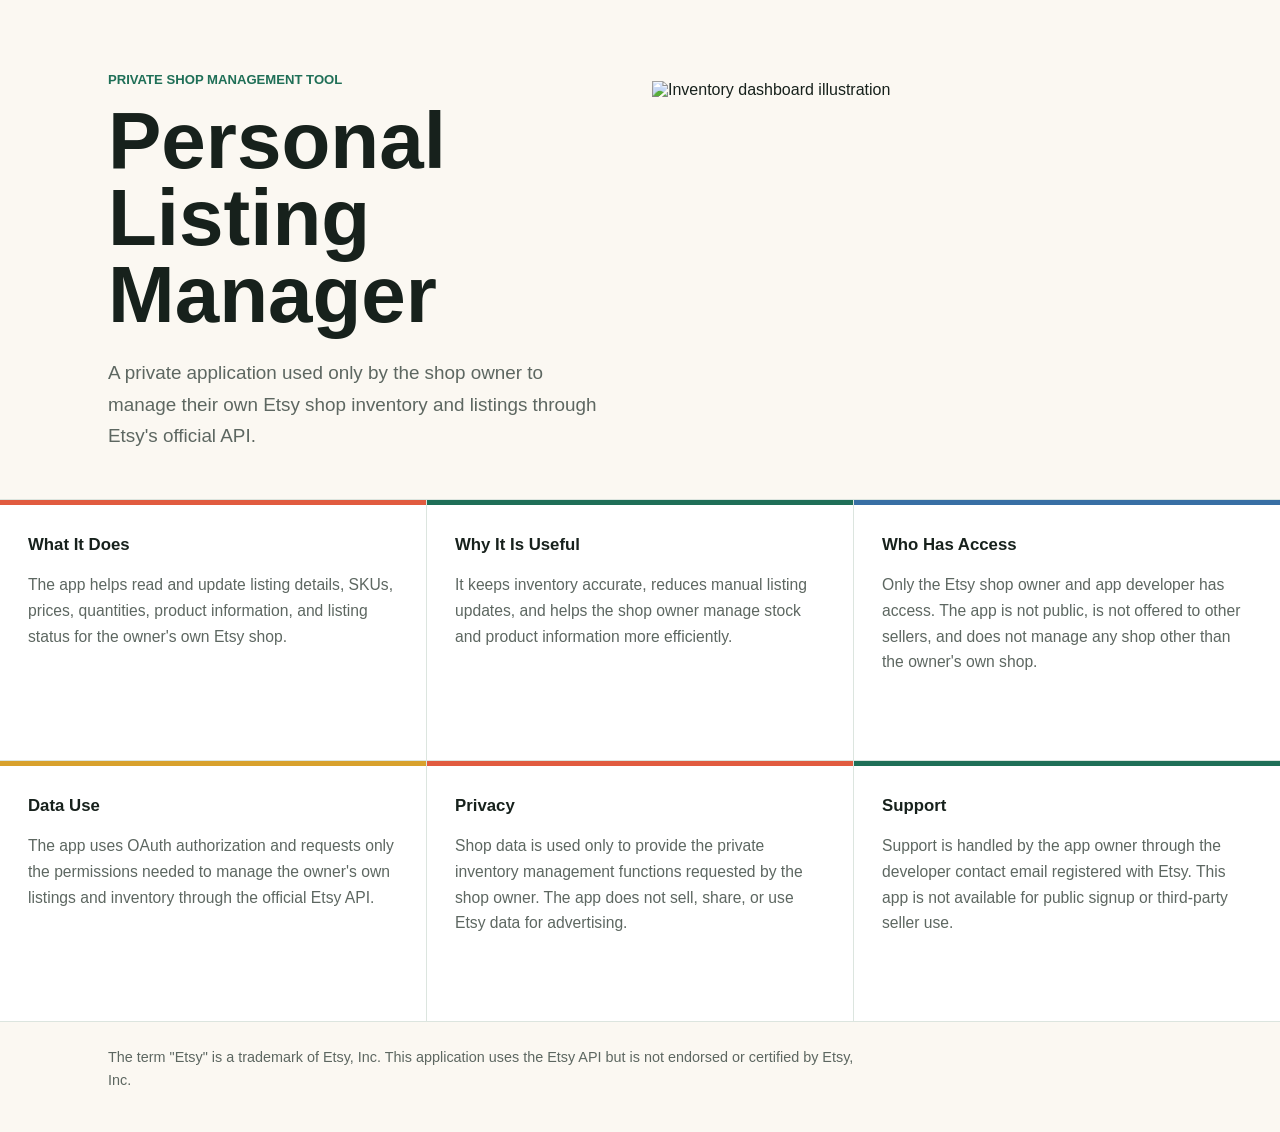
==== index.html @ 43e8eb60 "Add files via upload" ====
<!doctype html>
<html lang="en">
  <head>
    <meta charset="utf-8">
    <meta name="viewport" content="width=device-width, initial-scale=1">
    <title>Personal Listing Manager</title>
    <meta
      name="description"
      content="A private tool used by one Etsy shop owner to manage their own inventory and listings through Etsy's official API."
    >
    <link rel="stylesheet" href="./styles.css">
  </head>
  <body>
    <main class="page">
      <section class="hero" aria-labelledby="app-title">
        <div class="hero__content">
          <p class="eyebrow">Private shop management tool</p>
          <h1 id="app-title">Personal Listing Manager</h1>
          <p class="lead">
            A private application used only by the shop owner to manage their own Etsy shop
            inventory and listings through Etsy's official API.
          </p>
        </div>
        <img
          class="hero__image"
          src="./assets/inventory-dashboard.svg"
          alt="Inventory dashboard illustration"
          width="520"
          height="360"
        >
      </section>

      <section class="details" aria-label="Application details">
        <article class="detail">
          <h2>What It Does</h2>
          <p>
            The app helps read and update listing details, SKUs, prices, quantities, product
            information, and listing status for the owner's own Etsy shop.
          </p>
        </article>

        <article class="detail">
          <h2>Why It Is Useful</h2>
          <p>
            It keeps inventory accurate, reduces manual listing updates, and helps the shop owner
            manage stock and product information more efficiently.
          </p>
        </article>

        <article class="detail">
          <h2>Who Has Access</h2>
          <p>
            Only the Etsy shop owner and app developer has access. The app is not public, is not
            offered to other sellers, and does not manage any shop other than the owner's own shop.
          </p>
        </article>

        <article class="detail">
          <h2>Data Use</h2>
          <p>
            The app uses OAuth authorization and requests only the permissions needed to manage the
            owner's own listings and inventory through the official Etsy API.
          </p>
        </article>

        <article class="detail">
          <h2>Privacy</h2>
          <p>
            Shop data is used only to provide the private inventory management functions requested by
            the shop owner. The app does not sell, share, or use Etsy data for advertising.
          </p>
        </article>

        <article class="detail">
          <h2>Support</h2>
          <p>
            Support is handled by the app owner through the developer contact email registered with
            Etsy. This app is not available for public signup or third-party seller use.
          </p>
        </article>
      </section>

      <footer class="footer">
        <p>
          The term "Etsy" is a trademark of Etsy, Inc. This application uses the Etsy API but is not endorsed or certified by Etsy, Inc.
        </p>
      </footer>
    </main>
  </body>
</html>
---- styles.css ----
:root {
  color-scheme: light;
  --ink: #17211c;
  --muted: #5d6761;
  --line: #dce5df;
  --paper: #fbf8f2;
  --panel: #ffffff;
  --green: #1f6f57;
  --coral: #e15b3f;
  --gold: #d8a12d;
  --blue: #386fa4;
}

* {
  box-sizing: border-box;
}

body {
  margin: 0;
  font-family: Arial, Helvetica, sans-serif;
  color: var(--ink);
  background: var(--paper);
}

.page {
  min-height: 100vh;
}

.hero {
  display: grid;
  grid-template-columns: minmax(0, 1fr) minmax(280px, 520px);
  align-items: center;
  gap: 48px;
  max-width: 1120px;
  margin: 0 auto;
  padding: 72px 28px 48px;
}

.hero__content {
  max-width: 620px;
}

.eyebrow {
  margin: 0 0 16px;
  color: var(--green);
  font-size: 0.82rem;
  font-weight: 700;
  letter-spacing: 0;
  text-transform: uppercase;
}

h1 {
  margin: 0;
  max-width: 760px;
  font-size: clamp(2.35rem, 7vw, 5rem);
  line-height: 0.96;
  letter-spacing: 0;
}

.lead {
  margin: 24px 0 0;
  max-width: 620px;
  color: var(--muted);
  font-size: 1.18rem;
  line-height: 1.65;
}

.hero__image {
  width: 100%;
  height: auto;
  display: block;
}

.details {
  display: grid;
  grid-template-columns: repeat(3, minmax(0, 1fr));
  gap: 1px;
  background: var(--line);
  border-top: 1px solid var(--line);
  border-bottom: 1px solid var(--line);
}

.detail {
  min-height: 260px;
  padding: 30px 28px;
  background: var(--panel);
}

.detail h2 {
  margin: 0 0 16px;
  font-size: 1.05rem;
  line-height: 1.25;
  letter-spacing: 0;
}

.detail p {
  margin: 0;
  color: var(--muted);
  font-size: 0.98rem;
  line-height: 1.65;
}

.detail:nth-child(1) {
  border-top: 5px solid var(--coral);
}

.detail:nth-child(2) {
  border-top: 5px solid var(--green);
}

.detail:nth-child(3) {
  border-top: 5px solid var(--blue);
}

.detail:nth-child(4) {
  border-top: 5px solid var(--gold);
}

.detail:nth-child(5) {
  border-top: 5px solid var(--coral);
}

.detail:nth-child(6) {
  border-top: 5px solid var(--green);
}

.footer {
  max-width: 1120px;
  margin: 0 auto;
  padding: 24px 28px 40px;
}

.footer p {
  margin: 0;
  max-width: 760px;
  color: var(--muted);
  font-size: 0.9rem;
  line-height: 1.6;
}

@media (max-width: 900px) {
  .hero {
    grid-template-columns: 1fr;
    padding-top: 48px;
  }

  .hero__image {
    max-width: 520px;
  }

  .details {
    grid-template-columns: repeat(2, minmax(0, 1fr));
  }
}

@media (max-width: 560px) {
  .hero {
    gap: 32px;
    padding: 38px 20px 36px;
  }

  .lead {
    font-size: 1.04rem;
  }

  .details {
    grid-template-columns: 1fr;
  }

  .detail {
    min-height: auto;
    padding: 24px 20px;
  }

  .footer {
    padding: 22px 20px 32px;
  }
}
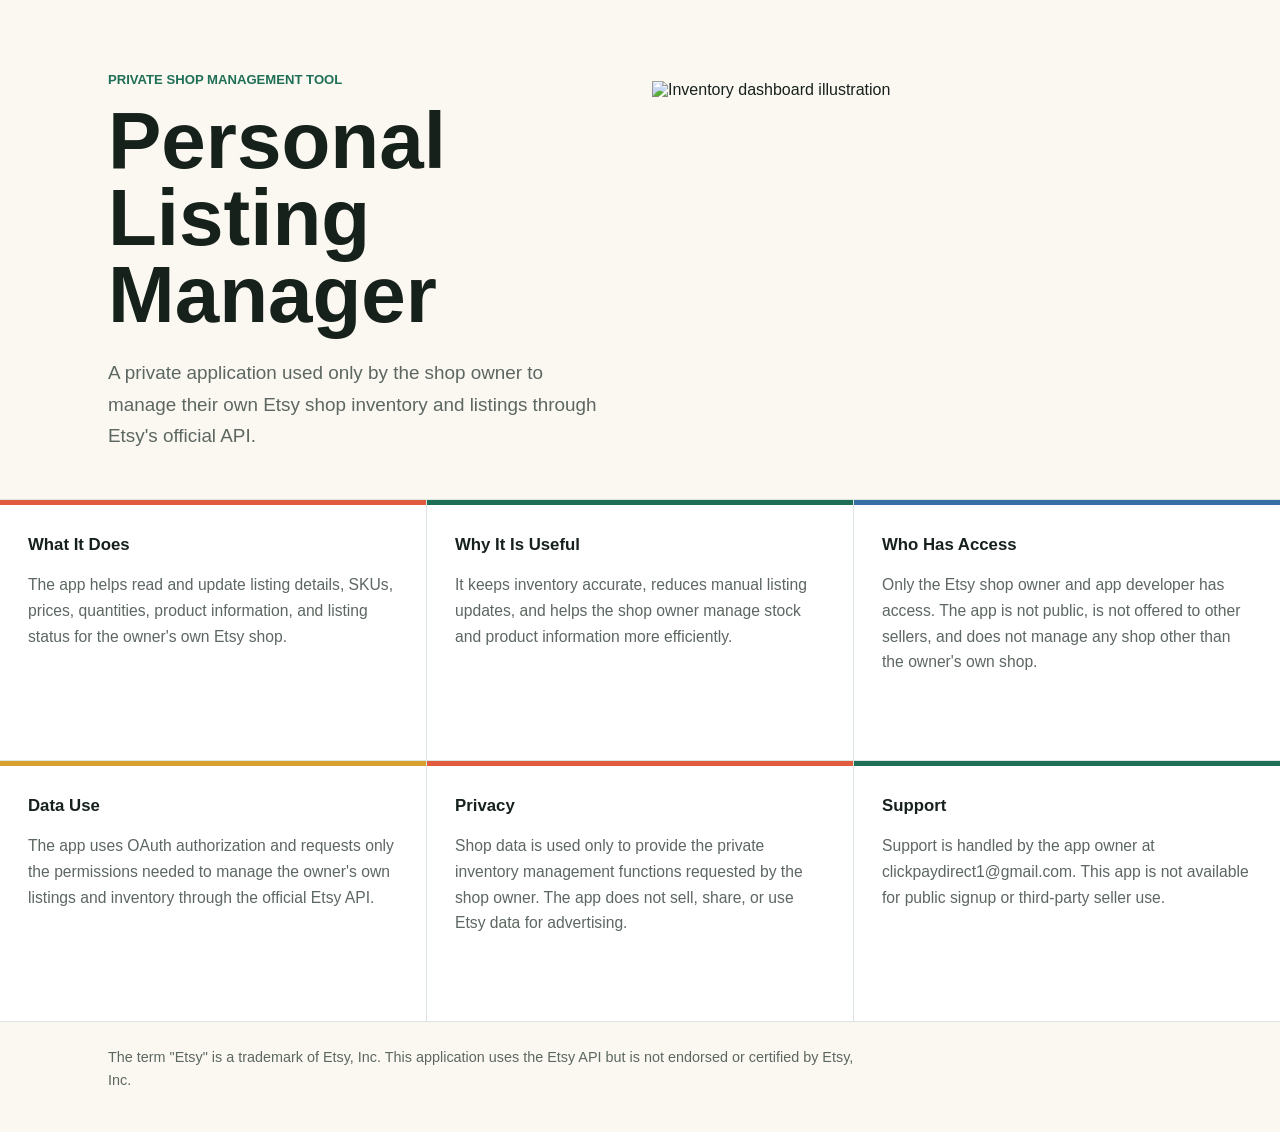
==== commit 54bb58c3: "Update index.html" ====
--- a/index.html
+++ b/index.html
@@ -74,8 +74,7 @@
         <article class="detail">
           <h2>Support</h2>
           <p>
-            Support is handled by the app owner through the developer contact email registered with
-            Etsy. This app is not available for public signup or third-party seller use.
+            Support is handled by the app owner at clickpaydirect1@gmail.com. This app is not available for public signup or third-party seller use.
           </p>
         </article>
       </section>
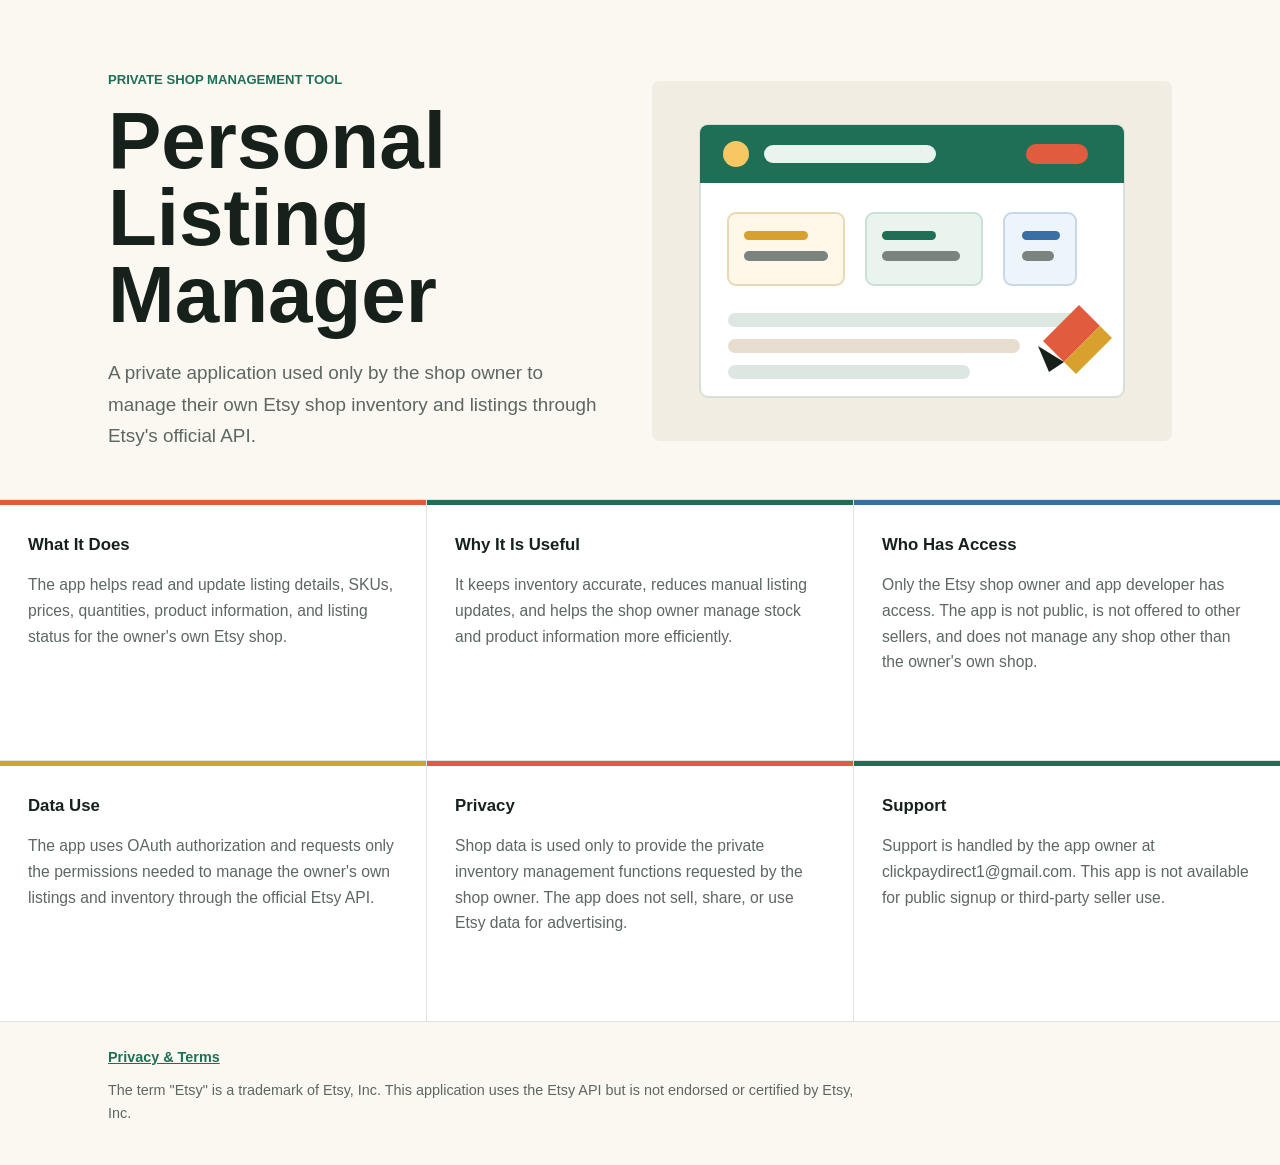
==== commit cdbb467c: "Add files via upload" ====
--- a/index.html
+++ b/index.html
@@ -74,12 +74,16 @@
         <article class="detail">
           <h2>Support</h2>
           <p>
-            Support is handled by the app owner at clickpaydirect1@gmail.com. This app is not available for public signup or third-party seller use.
+            Support is handled by the app owner at clickpaydirect1@gmail.com. This app is not
+            available for public signup or third-party seller use.
           </p>
         </article>
       </section>
 
       <footer class="footer">
+        <p>
+          <a href="./privacy-terms.html">Privacy & Terms</a>
+        </p>
         <p>
           The term "Etsy" is a trademark of Etsy, Inc. This application uses the Etsy API but is not endorsed or certified by Etsy, Inc.
         </p>
--- a/styles.css
+++ b/styles.css
@@ -138,6 +138,46 @@
   line-height: 1.6;
 }
 
+.footer p + p {
+  margin-top: 10px;
+}
+
+a {
+  color: var(--green);
+  font-weight: 700;
+}
+
+.legal-page {
+  max-width: 900px;
+  margin: 0 auto;
+  padding: 32px 28px 56px;
+}
+
+.legal-nav {
+  margin-bottom: 48px;
+}
+
+.legal-content h1 {
+  margin-bottom: 24px;
+}
+
+.legal-content section {
+  border-top: 1px solid var(--line);
+  padding: 24px 0;
+}
+
+.legal-content h2 {
+  margin: 0 0 10px;
+  font-size: 1.12rem;
+}
+
+.legal-content p {
+  margin: 0;
+  color: var(--muted);
+  font-size: 1rem;
+  line-height: 1.7;
+}
+
 @media (max-width: 900px) {
   .hero {
     grid-template-columns: 1fr;
